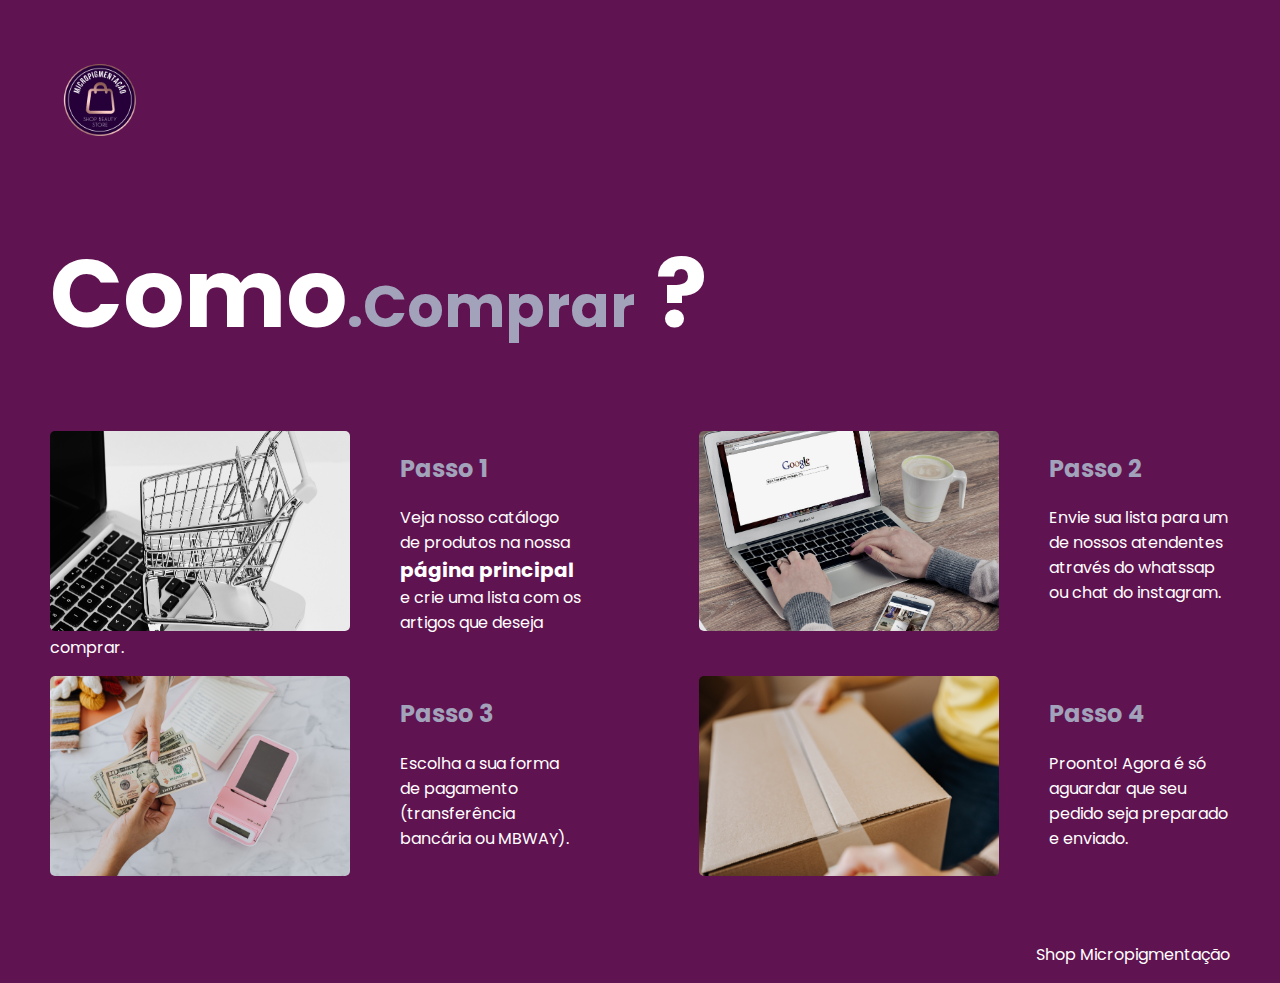
==== como comprar/index.html @ 824fe170 "alt" ====
<!DOCTYPE html>
<html lang="en">

<head>
  <meta charset="UTF-8">
  <meta name="viewport" content="width=device-width, initial-scale=1.0">
  <title>Quem Somos</title>
  <link rel="stylesheet" href="./style.css">
  <link rel="preconnect" href="https://fonts.googleapis.com">
  <link rel="preconnect" href="https://fonts.gstatic.com" crossorigin>
  <link href="https://fonts.googleapis.com/css2?family=Poppins:wght@400;700&display=swap" rel="stylesheet">
</head>

<body>
  <div class="main">

    <a href="https://dayvidconect.github.io/smicro/"><img class="logo" src="./logo.png" alt="logo"></a>
    <h1>Como<span class="creative">.Comprar</span> ?</h1>


     <div class="left card"><img class="tile-image" src="./carrinho compra.jpeg" alt="hand and flower in water">
        <h2 class="card-title"> Passo 1</h2>
           <p class="card-text">Veja nosso catálogo de produtos na nossa<span class="link"> <a href="https://dayvidconect.github.io/smicro/"> página principal</a></span> e crie 
        uma lista com os artigos que deseja comprar. </p>
     </div>

     <div class="rigth card"><img class="tile-image" src="./atendente2.jpeg" alt="metal structure">
       <h2 class="card-title">Passo 2</h2>
         <p> Envie sua lista para um de nossos atendentes através do whatssap ou chat do instagram. 
          </p>
     </div>

  </div>
    
  <div class="main">

     <div class="left card"><img class="tile-image" src="./pagamento.jpg" alt="metal structure">
       <h2 class="card-title">Passo 3</h2>
         <p> Escolha a sua forma de pagamento (transferência bancária ou MBWAY). 
           </p>
     </div>

     <div class="rigth card"><img class="tile-image" src="./envio.jpg" alt="metal structure">
        <h2 class="card-title">Passo 4</h2>
          <p>Proonto! Agora é só aguardar que seu pedido seja preparado e enviado.  
             </p>
     </div>
    

  </div>

  <footer>
    <p>Shop Micropigmentação</p>
  </footer>
</body>

</html>
---- como comprar/style.css ----
body {
    font-family: "Poppins", sans-serif;
    margin: 50px 50px 0 50px;
    background-color: #faf9f6;
    display: flex;
    flex-direction: column;
    min-height: 95vh;
    background-color: #5f1350;
  }
  .main {
    flex: 1;
  }
  
  h1 {
    font-size: 6rem;
    color: white
  }
  
  footer {
    text-align: right;
    color: midnightblue;
    padding-top: 50px;
  }
  
  .logo {
    width: 100px;
  }
  
  .tile-image {
    height: 200px;
    width: 300px;
    float: left;
    margin-right: 50px;
    border-radius: 5px;
  }
  
  .card {
    width: 45%;
  }
  
  .left {
    float: left;
  }
  
  .rigth {
    float: right;
  }
  
  .creative {
    color: rgb(162, 162, 187);
    max-width: 100%;
    font-size: 60%;
  }
  
  .card-title {
    color:rgb(162, 162, 187);
  }
  
  p {
    color: white
  }

  .link a {
    text-decoration: none;
    color: white;
    font-size:20px;
    font-weight: bolder;
  }

  

  @media (max-width: 680px) {
    
    .logo {
      width: 100px;
    }
  
    h1 {
      text-align: center;
      font-size: 3.5rem;
    }
  
    .card {
      width: 100%;
      display: block;
      margin-bottom: 30px;
      text-align: justify;
    }
  
    .card img {
      margin-bottom: 10px;
      width: 100%;
      display: inline;
      object-fit: cover;
    }
  
    .creative {
     
    max-width: 100%;
    font-size: 60%;
    }
  }
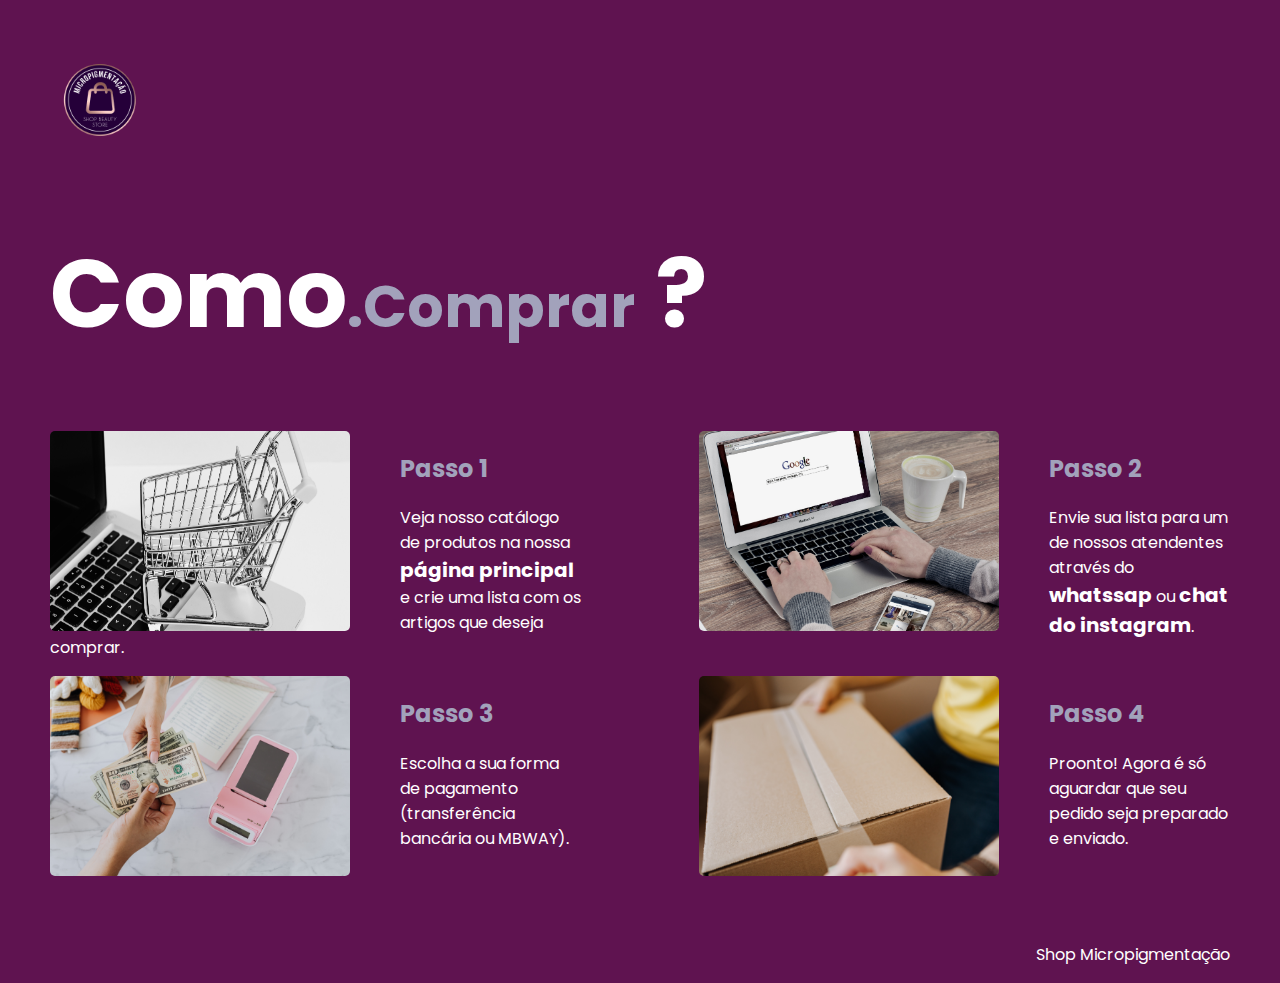
==== commit c8875fc0: "alt" ====
--- a/como comprar/index.html
+++ b/como comprar/index.html
@@ -28,7 +28,9 @@
 
      <div class="rigth card"><img class="tile-image" src="./atendente2.jpeg" alt="metal structure">
        <h2 class="card-title">Passo 2</h2>
-         <p> Envie sua lista para um de nossos atendentes através do whatssap ou chat do instagram. 
+         <p> Envie sua lista para um de nossos atendentes através do 
+          <span class="link"> <a href=""> whatssap</a></span> ou 
+          <span class="link"> <a href="https://www.instagram.com/direct/t/17846740565512983/"> chat do instagram</a></span>. 
           </p>
      </div>
 
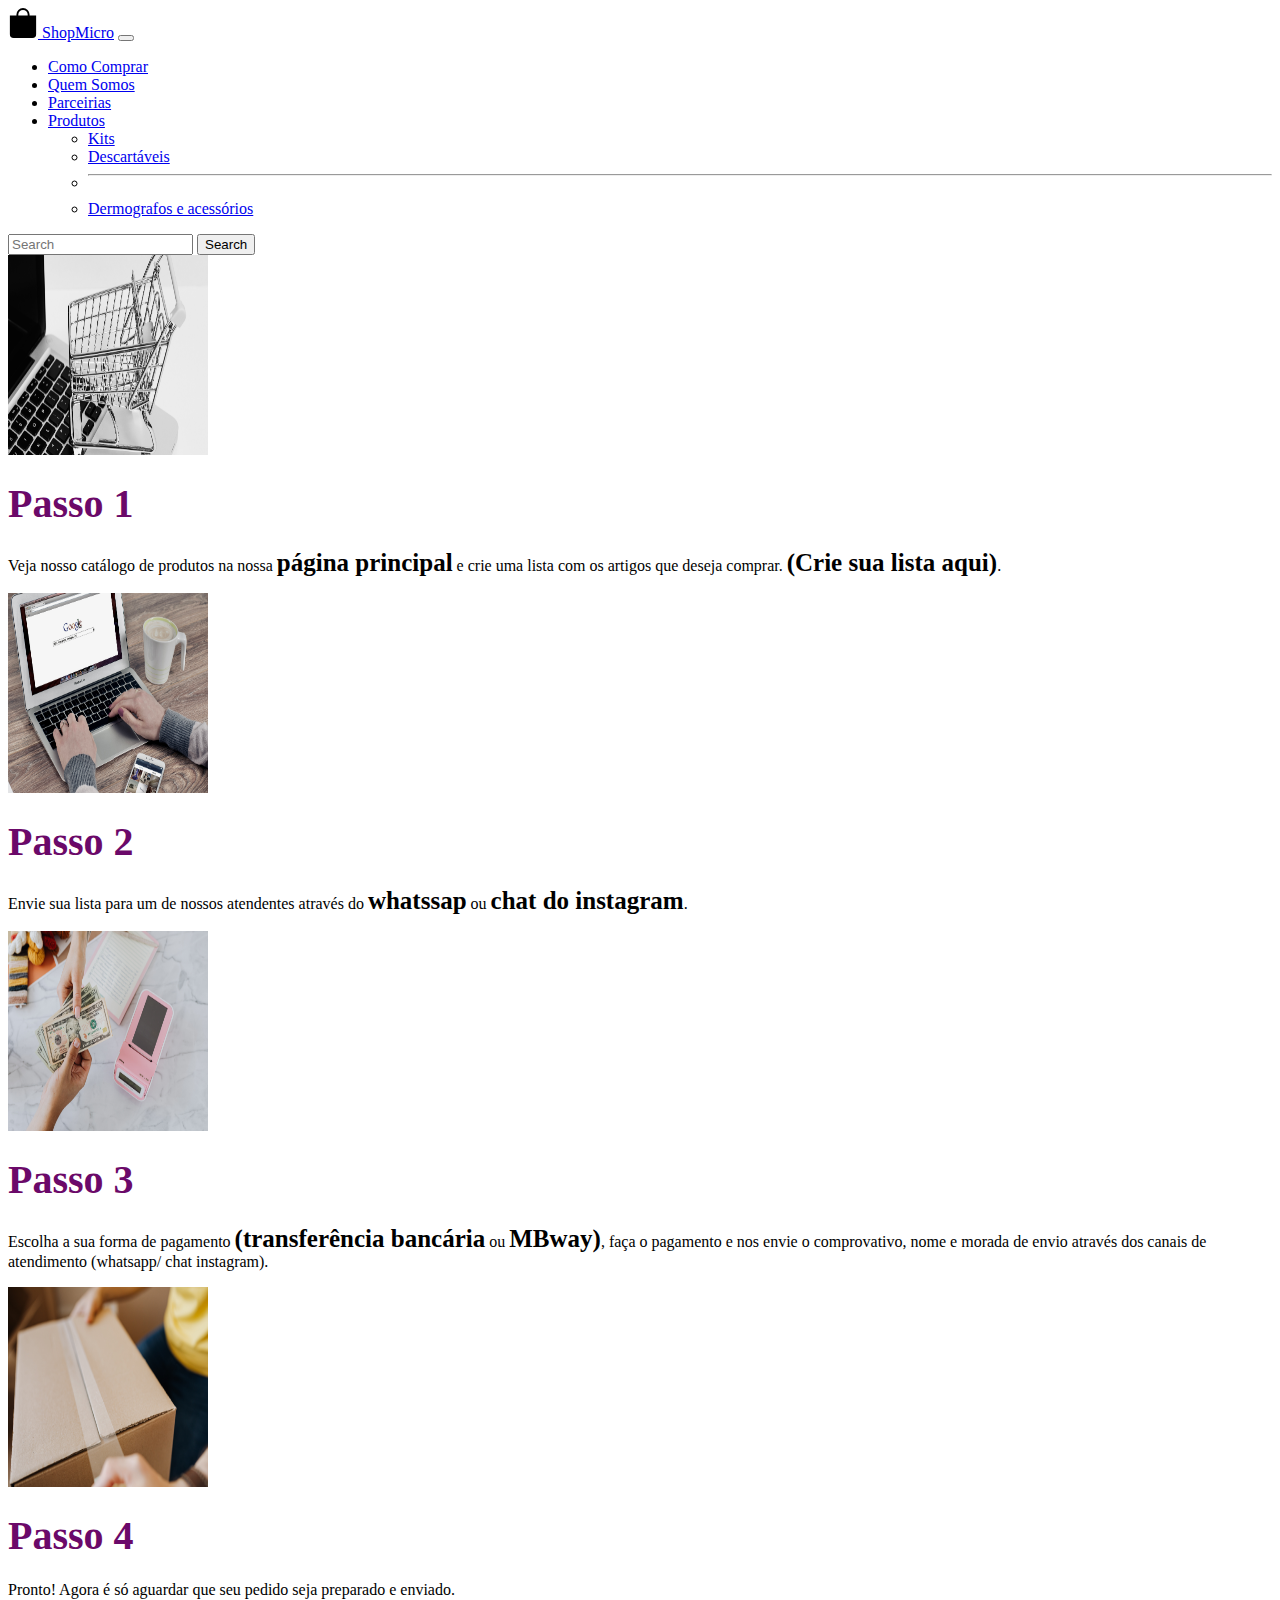
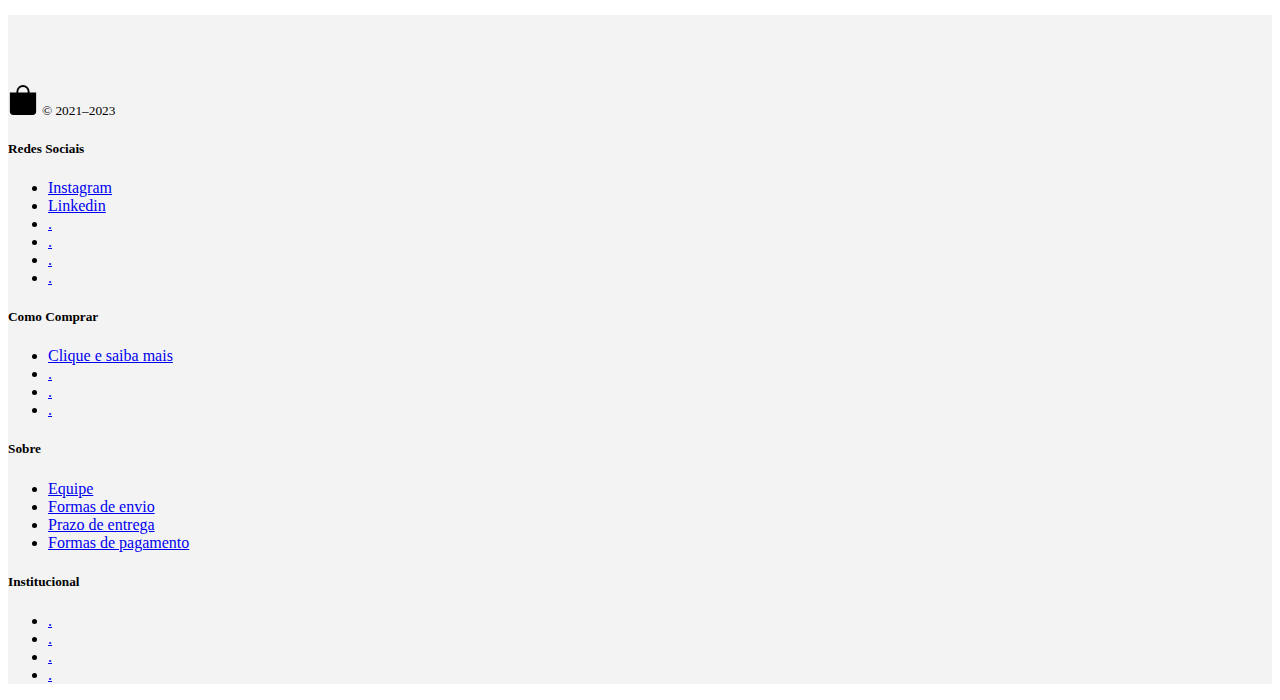
==== commit 815db22f: "alt" ====
--- a/como comprar/index.html
+++ b/como comprar/index.html
@@ -1,61 +1,261 @@
-
-
 <!DOCTYPE html>
 <html lang="en">
 
 <head>
   <meta charset="UTF-8">
   <meta name="viewport" content="width=device-width, initial-scale=1.0">
-  <title>Quem Somos</title>
-  <link rel="stylesheet" href="./style.css">
-  <link rel="preconnect" href="https://fonts.googleapis.com">
-  <link rel="preconnect" href="https://fonts.gstatic.com" crossorigin>
-  <link href="https://fonts.googleapis.com/css2?family=Poppins:wght@400;700&display=swap" rel="stylesheet">
+  <title>Shop Micropigmentação</title>
+  <link href="https://cdn.jsdelivr.net/npm/bootstrap@5.3.0-alpha2/dist/css/bootstrap.min.css" rel="stylesheet"
+    integrity="sha384-aFq/bzH65dt+w6FI2ooMVUpc+21e0SRygnTpmBvdBgSdnuTN7QbdgL+OapgHtvPp" crossorigin="anonymous">
+
+    
+  
+  <style>
+
+.creative {
+  color: rgb(107, 9, 105);
+  font-weight: bold;
+  font-size: 40px;
+  
+}
+    
+.bd-placeholder-img {
+        font-size: 1.125rem;
+        text-anchor: middle;
+        -webkit-user-select: none;
+        -moz-user-select: none;
+        user-select: none;
+      }
+
+      .card {
+        background-color: rgb(243, 243, 243);
+      }
+
+      .row{
+        padding-top: 70px;
+        background-color: rgb(243, 243, 243);
+      }
+
+      .link a {
+    text-decoration: none;
+    color: black;
+    font-size:20px;
+    font-weight: bolder;
+    font-size: 25px;
+  }
+
+      @media (min-width: 768px) {
+        .bd-placeholder-img-lg {
+          font-size: 3.5rem;
+        }
+      }
+
+      .b-example-divider {
+        width: 100%;
+        height: 3rem;
+        background-color: rgba(0, 0, 0, .1);
+        border: solid rgba(0, 0, 0, .15);
+        border-width: 1px 0;
+        box-shadow: inset 0 .5em 1.5em rgba(0, 0, 0, .1), inset 0 .125em .5em rgba(0, 0, 0, .15);
+      }
+
+      .b-example-vr {
+        flex-shrink: 0;
+        width: 1.5rem;
+        height: 100vh;
+      }
+
+      .bi {
+        vertical-align: -.125em;
+        fill: currentColor;
+      }
+
+      .nav-scroller {
+        position: relative;
+        z-index: 2;
+        height: 2.75rem;
+        overflow-y: hidden;
+      }
+
+      .nav-scroller .nav {
+        display: flex;
+        flex-wrap: nowrap;
+        padding-bottom: 1rem;
+        margin-top: -1px;
+        overflow-x: auto;
+        text-align: center;
+        white-space: nowrap;
+        -webkit-overflow-scrolling: touch;
+      }
+
+      .btn-bd-primary {
+        --bd-violet-bg: #712cf9;
+        --bd-violet-rgb: 112.520718, 44.062154, 249.437846;
+
+        --bs-btn-font-weight: 600;
+        --bs-btn-color: var(--bs-white);
+        --bs-btn-bg: var(--bd-violet-bg);
+        --bs-btn-border-color: var(--bd-violet-bg);
+        --bs-btn-hover-color: var(--bs-white);
+        --bs-btn-hover-bg: #6528e0;
+        --bs-btn-hover-border-color: #6528e0;
+        --bs-btn-focus-shadow-rgb: var(--bd-violet-rgb);
+        --bs-btn-active-color: var(--bs-btn-hover-color);
+        --bs-btn-active-bg: #5a23c8;
+        --bs-btn-active-border-color: #5a23c8;
+      }
+      .bd-mode-toggle {
+        z-index: 1500;
+      }
+
+
+
+    
+    </style>
+
 </head>
 
 <body>
-  <div class="main">
-
-    <a href="https://dayvidconect.github.io/smicro/"><img class="logo" src="./logo.png" alt="logo"></a>
-    <h1>Como<span class="creative">.Comprar</span> ?</h1>
-
-
-     <div class="left card"><img class="tile-image" src="./carrinho compra.jpeg" alt="hand and flower in water">
-        <h2 class="card-title"> Passo 1</h2>
-           <p class="card-text">Veja nosso catálogo de produtos na nossa<span class="link"> <a href="https://dayvidconect.github.io/smicro/"> página principal</a></span> e crie 
-        uma lista com os artigos que deseja comprar. </p>
-     </div>
-
-     <div class="rigth card"><img class="tile-image" src="./atendente2.jpeg" alt="metal structure">
-       <h2 class="card-title">Passo 2</h2>
-         <p> Envie sua lista para um de nossos atendentes através do 
-          <span class="link"> <a href=""> whatssap</a></span> ou 
-          <span class="link"> <a href="https://www.instagram.com/direct/t/17846740565512983/"> chat do instagram</a></span>. 
-          </p>
-     </div>
-
-  </div>
-    
-  <div class="main">
-
-     <div class="left card"><img class="tile-image" src="./pagamento.jpg" alt="metal structure">
-       <h2 class="card-title">Passo 3</h2>
-         <p> Escolha a sua forma de pagamento (transferência bancária ou MBWAY). 
-           </p>
-     </div>
-
-     <div class="rigth card"><img class="tile-image" src="./envio.jpg" alt="metal structure">
-        <h2 class="card-title">Passo 4</h2>
-          <p>Proonto! Agora é só aguardar que seu pedido seja preparado e enviado.  
-             </p>
-     </div>
-    
-
-  </div>
-
-  <footer>
-    <p>Shop Micropigmentação</p>
-  </footer>
+ 
+  <nav class="navbar navbar-expand-lg bg-body-tertiary">
+  <div class="container-fluid">
+    <a class="navbar-brand" href="http://www.shopmicropigmentacao.com/"><img src="./bag-fill.svg" height="30" alt="image brand">  ShopMicro</a>
+    <button class="navbar-toggler" type="button" data-bs-toggle="collapse" data-bs-target="#navbarSupportedContent" aria-controls="navbarSupportedContent" aria-expanded="false" aria-label="Toggle navigation">
+      <span class="navbar-toggler-icon"></span>
+    </button>
+    <div class="collapse navbar-collapse" id="navbarSupportedContent">
+      <ul class="navbar-nav me-auto mb-2 mb-lg-0">
+        <li class="nav-item">
+          <a class="nav-link active" aria-current="page" href="http://www.shopmicropigmentacao.com/como%20comprar/index.html">Como Comprar</a>
+        </li>
+        <li class="nav-item">
+          <a class="nav-link" href="http://www.shopmicropigmentacao.com/quem%20somos/index.html">Quem Somos</a>
+        </li>
+        <li class="nav-item">
+          <a class="nav-link" href="#">Parceirias</a>
+        </li>
+        <li class="nav-item dropdown">
+          <a class="nav-link dropdown-toggle" href="#" role="button" data-bs-toggle="dropdown" aria-expanded="false">
+            Produtos
+          </a>
+          <ul class="dropdown-menu">
+            <li><a class="dropdown-item" href="http://www.shopmicropigmentacao.com/kits/index.html">Kits</a></li>
+            <li><a class="dropdown-item" href="http://www.shopmicropigmentacao.com/descartaveis/index.html">Descartáveis</a></li>
+            <li><hr class="dropdown-divider"></li>
+            <li><a class="dropdown-item" href="#">Dermografos e acessórios</a></li>
+          </ul>
+        
+      </ul>
+      <form class="d-flex" role="search">
+        <input class="form-control me-2" type="search" placeholder="Search" aria-label="Search">
+        <button class="btn btn-outline-success" type="submit">Search</button>
+      </form>
+    </div>
+  </div>
+</nav>
+
+
+
+<div class="px-4 py-5 my-5 text-center">
+  <img class="d-block mx-auto mb-4" src="./carrinho compra.jpeg" alt="" width="200" height="200">
+  <h1 class="display-5 fw-bold text-body-emphasis"><font style="vertical-align: inherit;"><font style="vertical-align: inherit;"><span class="creative">Passo 1</span></font></font></h1>
+  <div class="col-lg-6 mx-auto">
+    <p class="lead mb-4"><font style="vertical-align: inherit;"><font style="vertical-align: inherit;">
+      Veja nosso catálogo de produtos na nossa<span class="link"> <a href="https://dayvidconect.github.io/smicro/" class="link"> página principal</a></span> e crie 
+        uma lista com os artigos que deseja comprar.  <span class="link"> <a href="#">(Crie sua lista aqui)</a></span>.</p>
+  </div>
+</div>
+
+
+
+<div class="px-4 py-5 my-5 text-center">
+  <img class="d-block mx-auto mb-4" src="./atendente2.jpeg" alt="" width="200" height="200">
+  <h1 class="display-5 fw-bold text-body-emphasis"><font style="vertical-align: inherit;"><font style="vertical-align: inherit;"><span class="creative">Passo 2</span></font></font></h1>
+  <div class="col-lg-6 mx-auto">
+    <p class="lead mb-4"><font style="vertical-align: inherit;"><font style="vertical-align: inherit;"> Envie sua lista para um de nossos atendentes através do 
+      <span class="link"> <a href=""> whatssap</a></span> ou 
+      <span class="link"> <a href="https://www.instagram.com/direct/t/17846740565512983/"> chat do instagram</a></span>. 
+      </p>
+  </div>
+</div>
+
+
+<div class="px-4 py-5 my-5 text-center">
+  <img class="d-block mx-auto mb-4" src="./pagamento.jpg" alt="" width="200" height="200">
+  <h1 class="display-5 fw-bold text-body-emphasis"><font style="vertical-align: inherit;"><font style="vertical-align: inherit;"><span class="creative">Passo 3</span></font></font></h1>
+  <div class="col-lg-6 mx-auto">
+    <p class="lead mb-4"><font style="vertical-align: inherit;"><font style="vertical-align: inherit;"> Escolha a sua forma de pagamento
+      <span class="link"> <a href="#">(transferência bancária</a></span> ou 
+      <span class="link"> <a href="#">MBway)</a></span>, faça o pagamento e nos envie o comprovativo, nome e morada de envio através dos canais de atendimento (whatsapp/ chat instagram). 
+      </p>
+  </div>
+</div>
+
+
+
+<div class="px-4 py-5 my-5 text-center">
+  <img class="d-block mx-auto mb-4" src="./envio.jpg" alt="" width="200" height="200">
+  <h1 class="display-5 fw-bold text-body-emphasis"><font style="vertical-align: inherit;"><font style="vertical-align: inherit;"><span class="creative">Passo 4</span></font></font></h1>
+  <div class="col-lg-6 mx-auto">
+    <p class="lead mb-4"><font style="vertical-align: inherit;"><font style="vertical-align: inherit;">
+      Pronto! Agora é só aguardar que seu pedido seja preparado e enviado.
+      </p>
+  </div>
+</div>
+
+
+
+
+
+<footer class="container py-5">
+  <div class="row">
+    <div class="col-12 col-md">
+      <img src="./bag-fill.svg" height="30" alt="image brand"> 
+      <small class="d-block mb-3 text-body-secondary"><font style="vertical-align: inherit;"><font style="vertical-align: inherit;">© 2021–2023</font></font></small>
+    </div>
+    <div class="col-6 col-md">
+      <h5><font style="vertical-align: inherit;"><font style="vertical-align: inherit;">Redes Sociais</font></font></h5>
+      <ul class="list-unstyled text-small">
+        <li><a class="link-secondary text-decoration-none" href="https://instagram.com/shop.micropigmentacao?igshid=OGQ5ZDc2ODk2ZA=="><font style="vertical-align: inherit;"><font style="vertical-align: inherit;">Instagram</font></font></a></li>
+        <li><a class="link-secondary text-decoration-none" href="https://www.linkedin.com/company/86263825/admin/feed/posts/"><font style="vertical-align: inherit;"><font style="vertical-align: inherit;">Linkedin</font></font></a></li>
+        <li><a class="link-secondary text-decoration-none" href="#"><font style="vertical-align: inherit;"><font style="vertical-align: inherit;">.</font></font></a></li>
+        <li><a class="link-secondary text-decoration-none" href="#"><font style="vertical-align: inherit;"><font style="vertical-align: inherit;">.</font></font></a></li>
+        <li><a class="link-secondary text-decoration-none" href="#"><font style="vertical-align: inherit;"><font style="vertical-align: inherit;">.</font></font></a></li>
+        <li><a class="link-secondary text-decoration-none" href="#"><font style="vertical-align: inherit;"><font style="vertical-align: inherit;">.</font></font></a></li>
+      </ul>
+    </div>
+    <div class="col-6 col-md">
+      <h5><font style="vertical-align: inherit;"><font style="vertical-align: inherit;">Como Comprar</font></font></h5>
+      <ul class="list-unstyled text-small">
+        <li><a class="link-secondary text-decoration-none" href="./como comprar/index.html"><font style="vertical-align: inherit;"><font style="vertical-align: inherit;">Clique e saiba mais</font></font></a></li>
+        <li><a class="link-secondary text-decoration-none" href="#"><font style="vertical-align: inherit;"><font style="vertical-align: inherit;">.</font></font></a></li>
+        <li><a class="link-secondary text-decoration-none" href="#"><font style="vertical-align: inherit;"><font style="vertical-align: inherit;">.</font></font></a></li>
+        <li><a class="link-secondary text-decoration-none" href="#"><font style="vertical-align: inherit;"><font style="vertical-align: inherit;">.</font></font></a></li>
+      </ul>
+    </div>
+    <div class="col-6 col-md">
+      <h5><font style="vertical-align: inherit;"><font style="vertical-align: inherit;">Sobre</font></font></h5>
+      <ul class="list-unstyled text-small">
+        <li><a class="link-secondary text-decoration-none" href="#"><font style="vertical-align: inherit;"><font style="vertical-align: inherit;">Equipe</font></font></a></li>
+        <li><a class="link-secondary text-decoration-none" href="#"><font style="vertical-align: inherit;"><font style="vertical-align: inherit;">Formas de envio</font></font></a></li>
+        <li><a class="link-secondary text-decoration-none" href="#"><font style="vertical-align: inherit;"><font style="vertical-align: inherit;">Prazo de entrega</font></font></a></li>
+        <li><a class="link-secondary text-decoration-none" href="#"><font style="vertical-align: inherit;"><font style="vertical-align: inherit;">Formas de pagamento</font></font></a></li>
+      </ul>
+    </div>
+    <div class="col-6 col-md">
+      <h5><font style="vertical-align: inherit;"><font style="vertical-align: inherit;">Institucional</font></font></h5>
+      <ul class="list-unstyled text-small">
+        <li><a class="link-secondary text-decoration-none" href="#"><font style="vertical-align: inherit;"><font style="vertical-align: inherit;">.</font></font></a></li>
+        <li><a class="link-secondary text-decoration-none" href="#"><font style="vertical-align: inherit;"><font style="vertical-align: inherit;">.</font></font></a></li>
+        <li><a class="link-secondary text-decoration-none" href="#"><font style="vertical-align: inherit;"><font style="vertical-align: inherit;">.</font></font></a></li>
+        <li><a class="link-secondary text-decoration-none" href="#"><font style="vertical-align: inherit;"><font style="vertical-align: inherit;">.</font></font></a></li>
+      </ul>
+    </div>
+  </div>
+</footer>
+
+
+  <script src="https://cdn.jsdelivr.net/npm/bootstrap@5.3.1/dist/js/bootstrap.bundle.min.js" integrity="sha384-HwwvtgBNo3bZJJLYd8oVXjrBZt8cqVSpeBNS5n7C8IVInixGAoxmnlMuBnhbgrkm" crossorigin="anonymous"></script>
 </body>
 
 </html>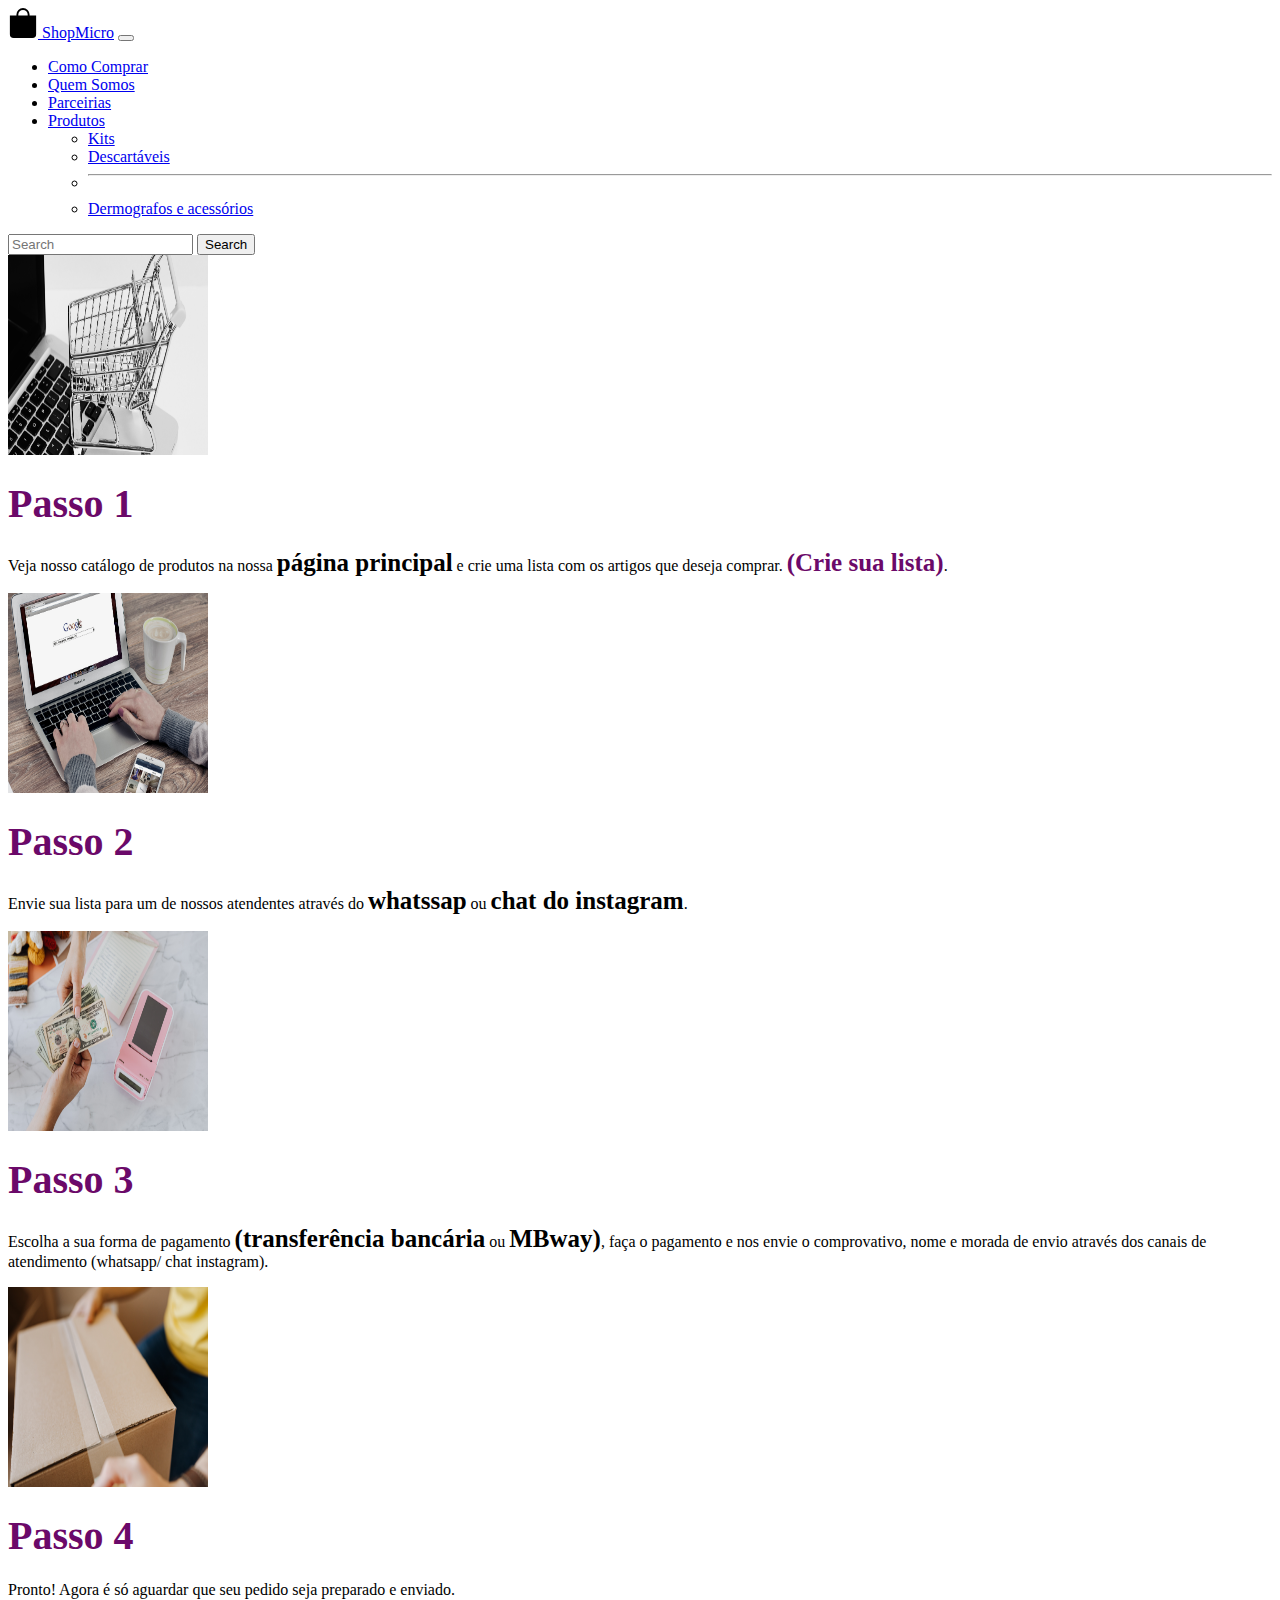
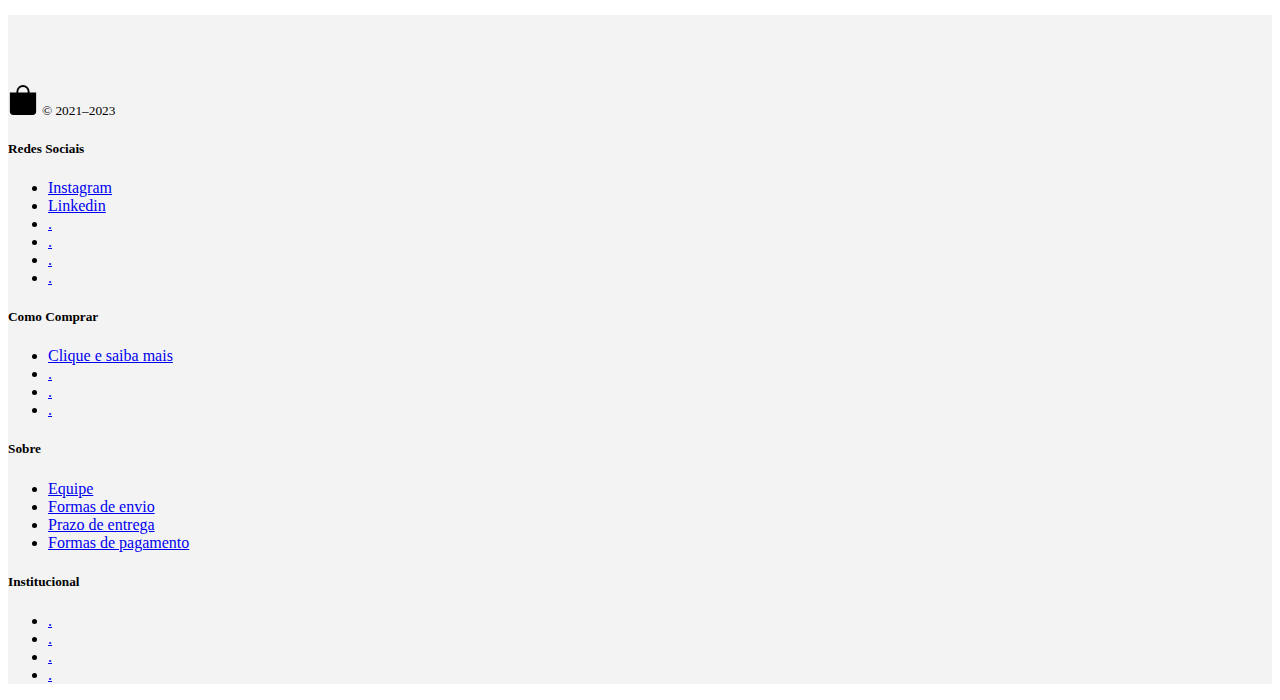
==== commit 18f39ebc: "alt" ====
--- a/como comprar/index.html
+++ b/como comprar/index.html
@@ -162,7 +162,7 @@
   <div class="col-lg-6 mx-auto">
     <p class="lead mb-4"><font style="vertical-align: inherit;"><font style="vertical-align: inherit;">
       Veja nosso catálogo de produtos na nossa<span class="link"> <a href="https://dayvidconect.github.io/smicro/" class="link"> página principal</a></span> e crie 
-        uma lista com os artigos que deseja comprar.  <span class="link"> <a href="#">(Crie sua lista aqui)</a></span>.</p>
+        uma lista com os artigos que deseja comprar.  <span class="link"> <a href="https://wa.me/c/351963702434" style="color:rgb(107, 9, 105);">(Crie sua lista)</a></span>.</p>
   </div>
 </div>
 
@@ -173,7 +173,7 @@
   <h1 class="display-5 fw-bold text-body-emphasis"><font style="vertical-align: inherit;"><font style="vertical-align: inherit;"><span class="creative">Passo 2</span></font></font></h1>
   <div class="col-lg-6 mx-auto">
     <p class="lead mb-4"><font style="vertical-align: inherit;"><font style="vertical-align: inherit;"> Envie sua lista para um de nossos atendentes através do 
-      <span class="link"> <a href=""> whatssap</a></span> ou 
+      <span class="link"> <a href="https://wa.me/c/351963702434">whatssap</a></span> ou 
       <span class="link"> <a href="https://www.instagram.com/direct/t/17846740565512983/"> chat do instagram</a></span>. 
       </p>
   </div>
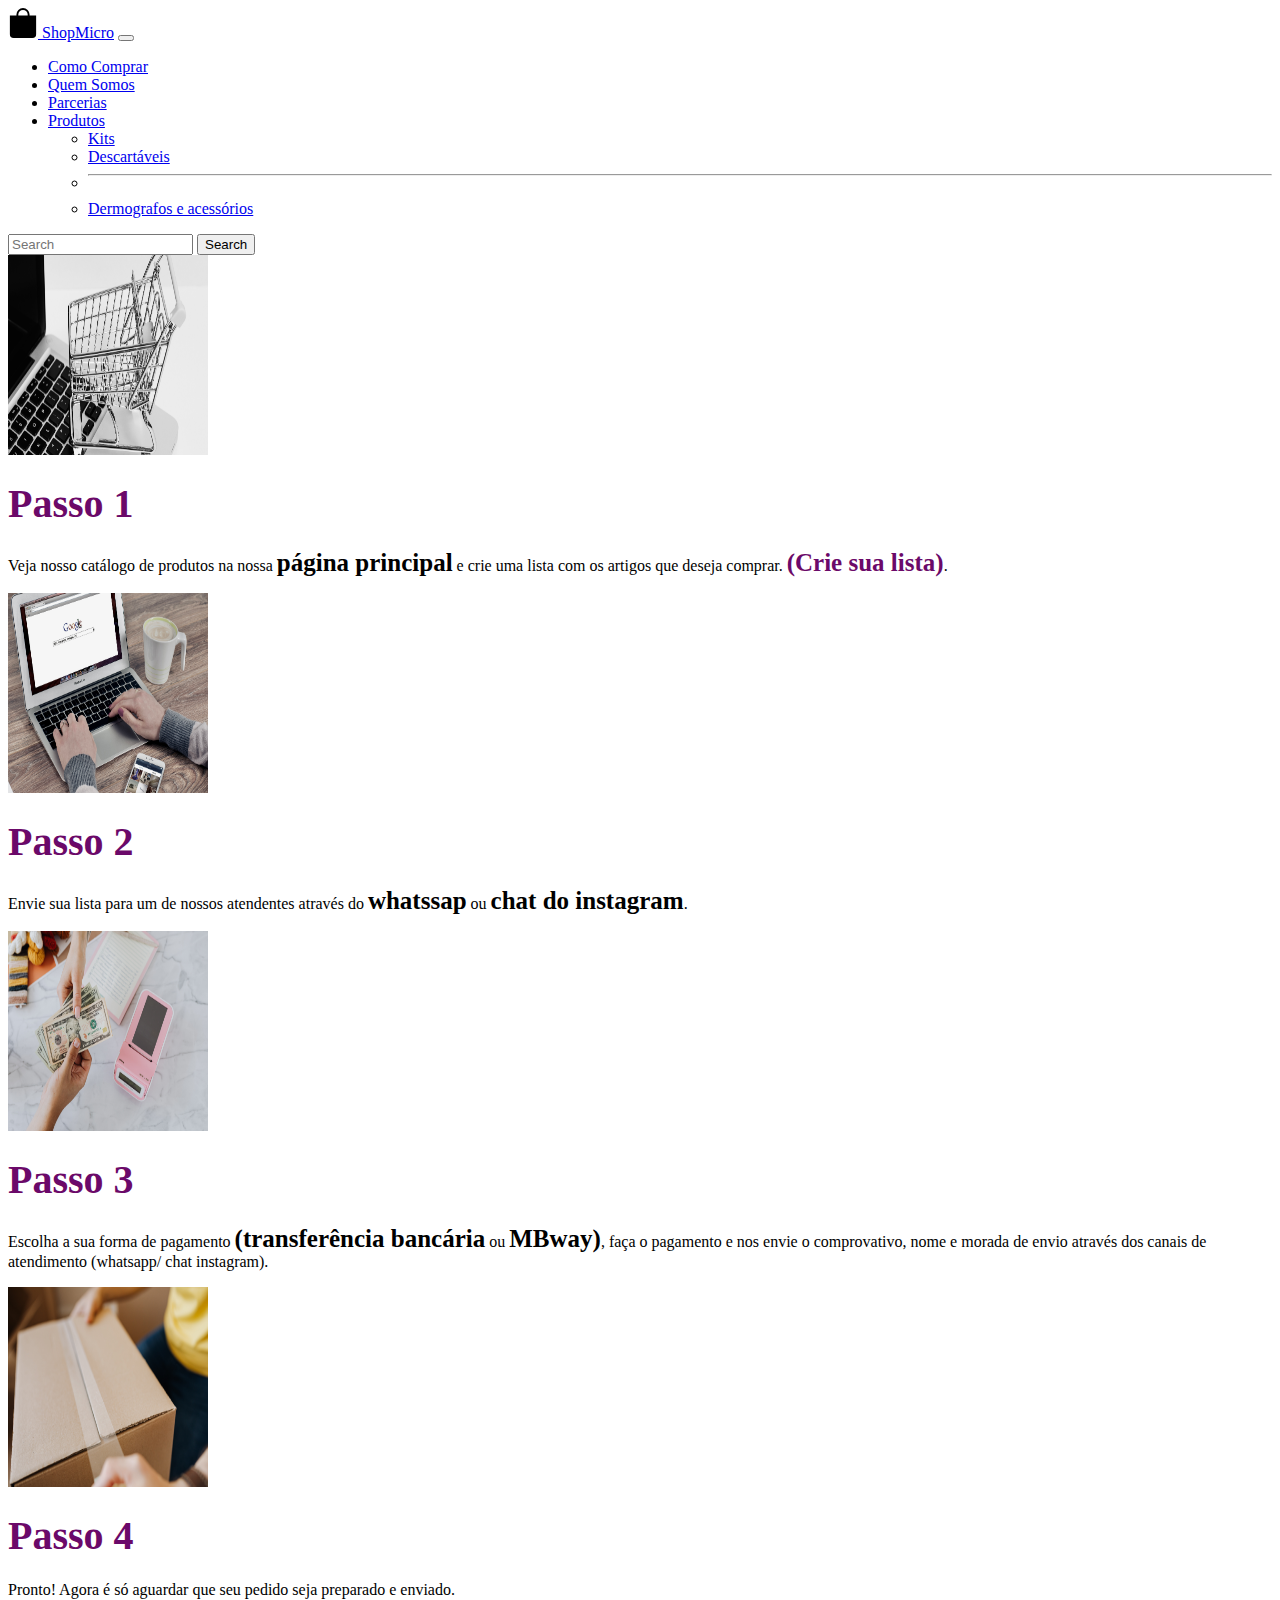
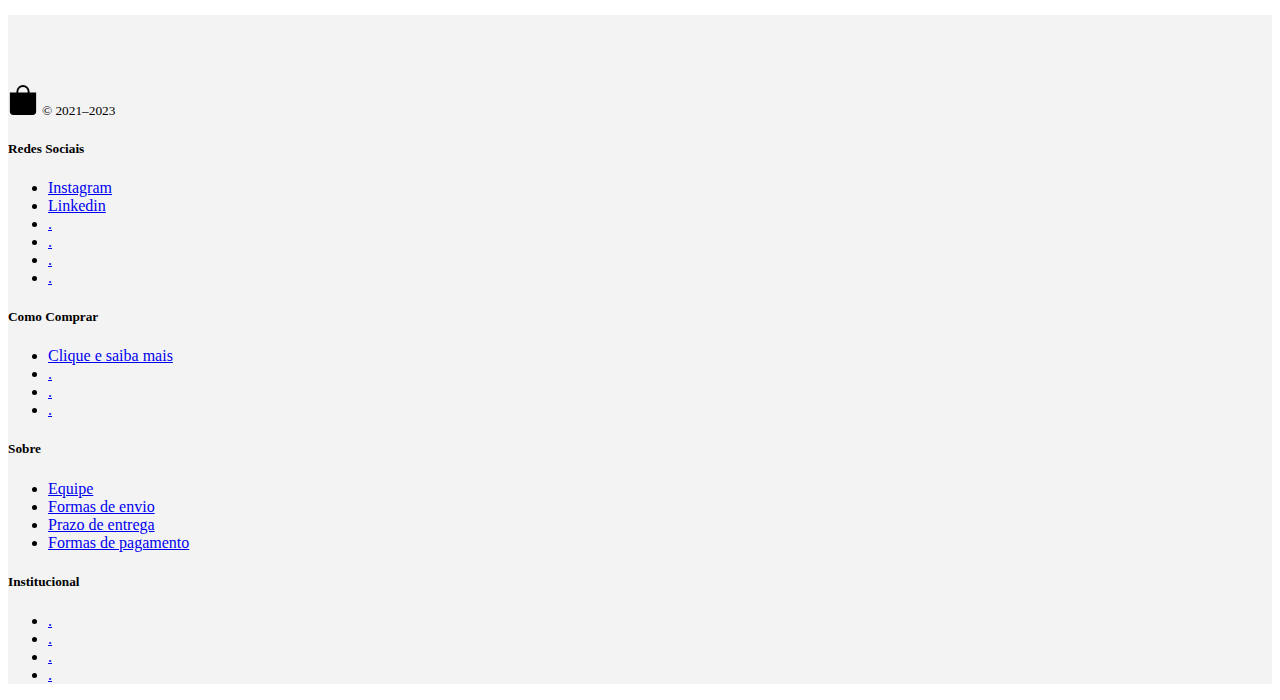
==== commit 2679b830: "alt" ====
--- a/como comprar/index.html
+++ b/como comprar/index.html
@@ -132,7 +132,7 @@
           <a class="nav-link" href="http://www.shopmicropigmentacao.com/quem%20somos/index.html">Quem Somos</a>
         </li>
         <li class="nav-item">
-          <a class="nav-link" href="#">Parceirias</a>
+          <a class="nav-link" href="https://www.shopmicropigmentacao.com/parcerias/index.html">Parcerias</a>
         </li>
         <li class="nav-item dropdown">
           <a class="nav-link dropdown-toggle" href="#" role="button" data-bs-toggle="dropdown" aria-expanded="false">
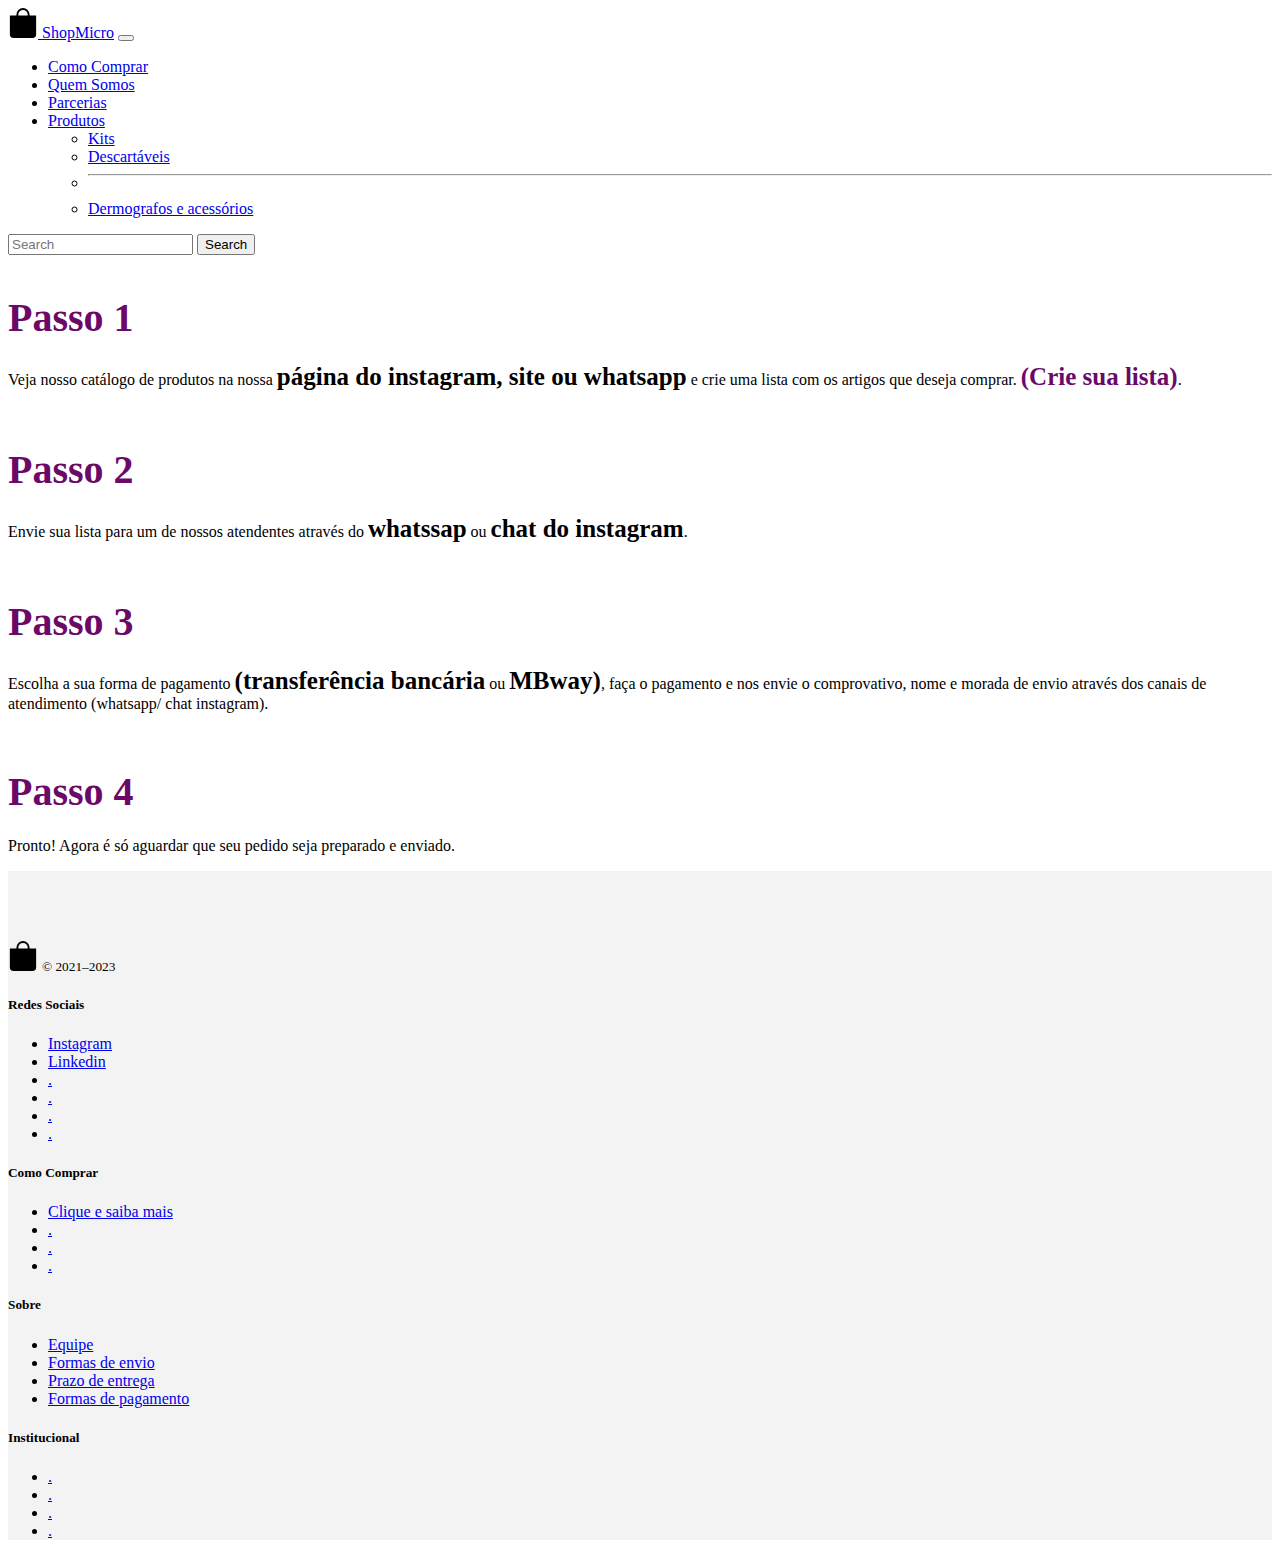
==== commit 670f21f4: "alt" ====
--- a/como comprar/index.html
+++ b/como comprar/index.html
@@ -157,11 +157,11 @@
 
 
 <div class="px-4 py-5 my-5 text-center">
-  <img class="d-block mx-auto mb-4" src="./carrinho compra.jpeg" alt="" width="200" height="200">
+  <img class="d-block mx-auto mb-4">
   <h1 class="display-5 fw-bold text-body-emphasis"><font style="vertical-align: inherit;"><font style="vertical-align: inherit;"><span class="creative">Passo 1</span></font></font></h1>
   <div class="col-lg-6 mx-auto">
     <p class="lead mb-4"><font style="vertical-align: inherit;"><font style="vertical-align: inherit;">
-      Veja nosso catálogo de produtos na nossa<span class="link"> <a href="https://dayvidconect.github.io/smicro/" class="link"> página principal</a></span> e crie 
+      Veja nosso catálogo de produtos na nossa<span class="link"> <a href="https://dayvidconect.github.io/smicro/" class="link"> página do instagram, site ou whatsapp</a></span> e crie 
         uma lista com os artigos que deseja comprar.  <span class="link"> <a href="https://wa.me/c/351963702434" style="color:rgb(107, 9, 105);">(Crie sua lista)</a></span>.</p>
   </div>
 </div>
@@ -169,7 +169,7 @@
 
 
 <div class="px-4 py-5 my-5 text-center">
-  <img class="d-block mx-auto mb-4" src="./atendente2.jpeg" alt="" width="200" height="200">
+  <img class="d-block mx-auto mb-4">
   <h1 class="display-5 fw-bold text-body-emphasis"><font style="vertical-align: inherit;"><font style="vertical-align: inherit;"><span class="creative">Passo 2</span></font></font></h1>
   <div class="col-lg-6 mx-auto">
     <p class="lead mb-4"><font style="vertical-align: inherit;"><font style="vertical-align: inherit;"> Envie sua lista para um de nossos atendentes através do 
@@ -181,7 +181,7 @@
 
 
 <div class="px-4 py-5 my-5 text-center">
-  <img class="d-block mx-auto mb-4" src="./pagamento.jpg" alt="" width="200" height="200">
+  <img class="d-block mx-auto mb-4">
   <h1 class="display-5 fw-bold text-body-emphasis"><font style="vertical-align: inherit;"><font style="vertical-align: inherit;"><span class="creative">Passo 3</span></font></font></h1>
   <div class="col-lg-6 mx-auto">
     <p class="lead mb-4"><font style="vertical-align: inherit;"><font style="vertical-align: inherit;"> Escolha a sua forma de pagamento
@@ -194,7 +194,7 @@
 
 
 <div class="px-4 py-5 my-5 text-center">
-  <img class="d-block mx-auto mb-4" src="./envio.jpg" alt="" width="200" height="200">
+  <img class="d-block mx-auto mb-4">
   <h1 class="display-5 fw-bold text-body-emphasis"><font style="vertical-align: inherit;"><font style="vertical-align: inherit;"><span class="creative">Passo 4</span></font></font></h1>
   <div class="col-lg-6 mx-auto">
     <p class="lead mb-4"><font style="vertical-align: inherit;"><font style="vertical-align: inherit;">
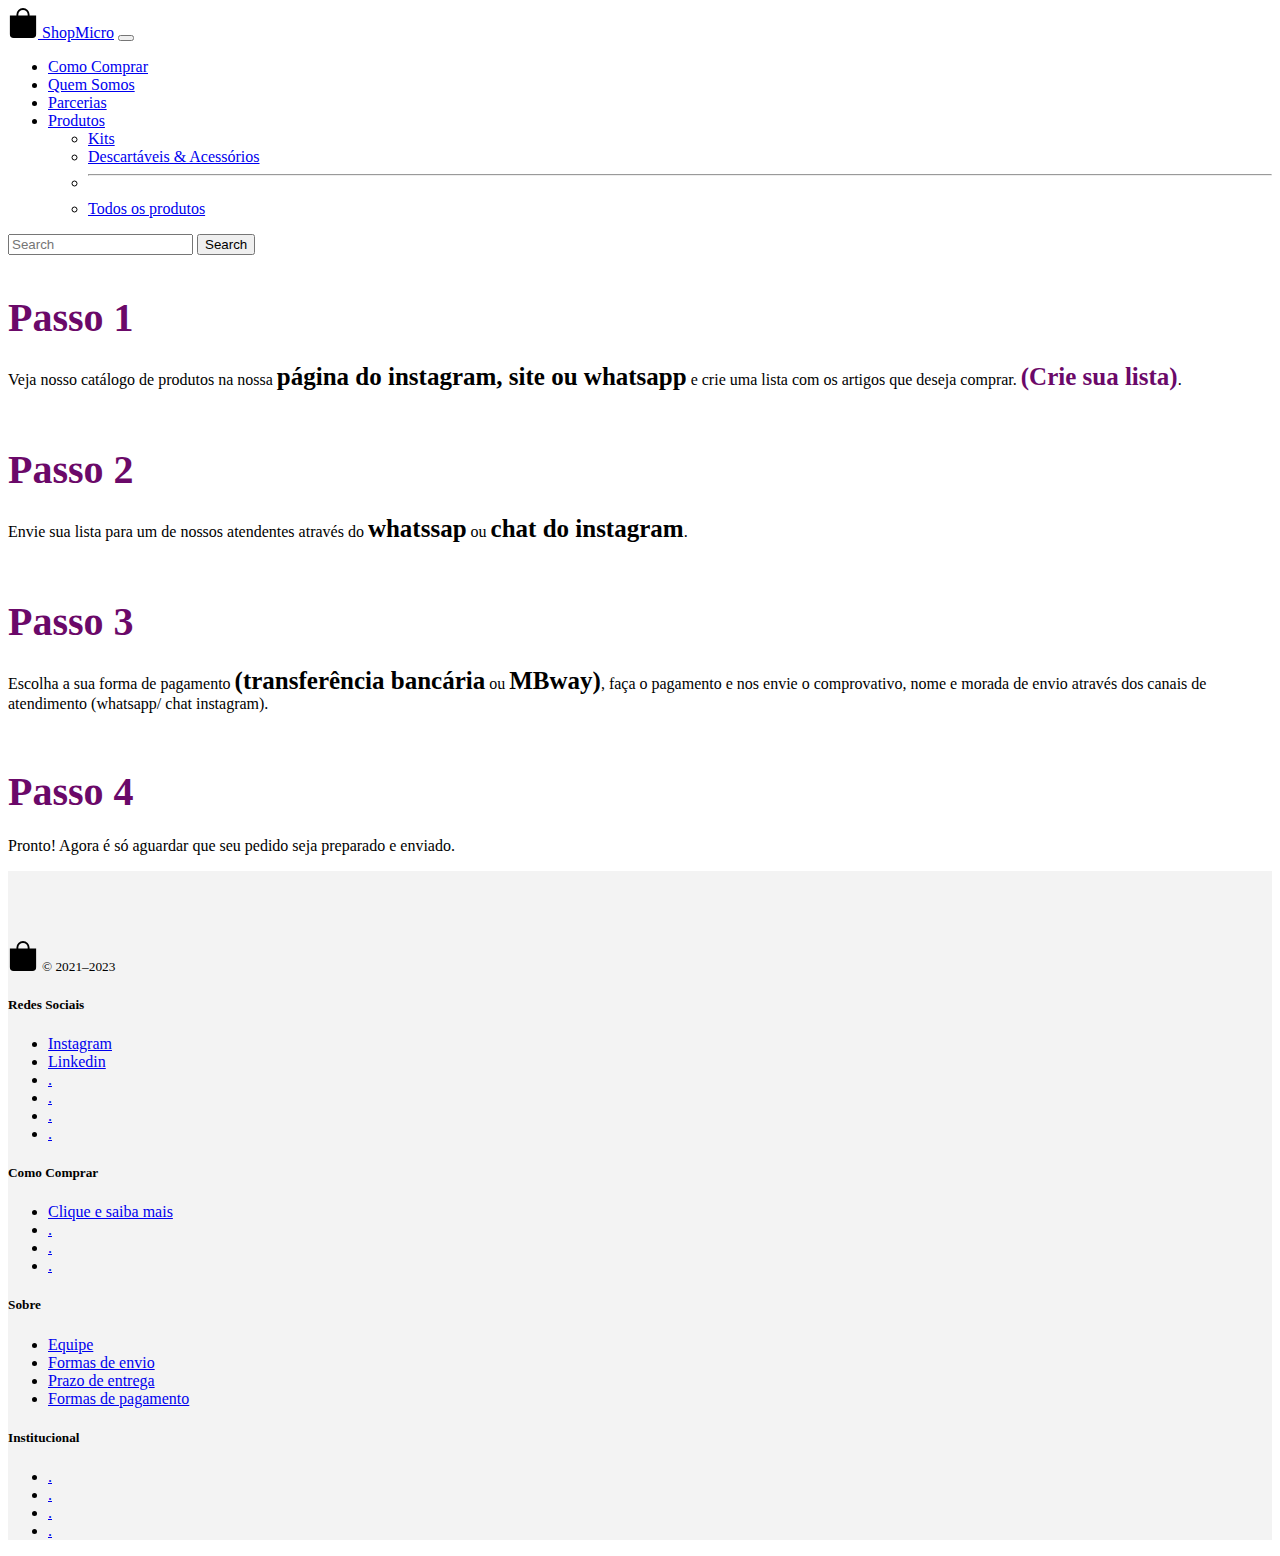
==== commit 6f279bae: "alt" ====
--- a/como comprar/index.html
+++ b/como comprar/index.html
@@ -140,9 +140,9 @@
           </a>
           <ul class="dropdown-menu">
             <li><a class="dropdown-item" href="http://www.shopmicropigmentacao.com/kits/index.html">Kits</a></li>
-            <li><a class="dropdown-item" href="http://www.shopmicropigmentacao.com/descartaveis/index.html">Descartáveis</a></li>
+            <li><a class="dropdown-item" href="http://www.shopmicropigmentacao.com/descartaveis/index.html">Descartáveis & Acessórios</a></li>
             <li><hr class="dropdown-divider"></li>
-            <li><a class="dropdown-item" href="#">Dermografos e acessórios</a></li>
+            <li><a class="dropdown-item" href="#">Todos os produtos</a></li>
           </ul>
         
       </ul>
